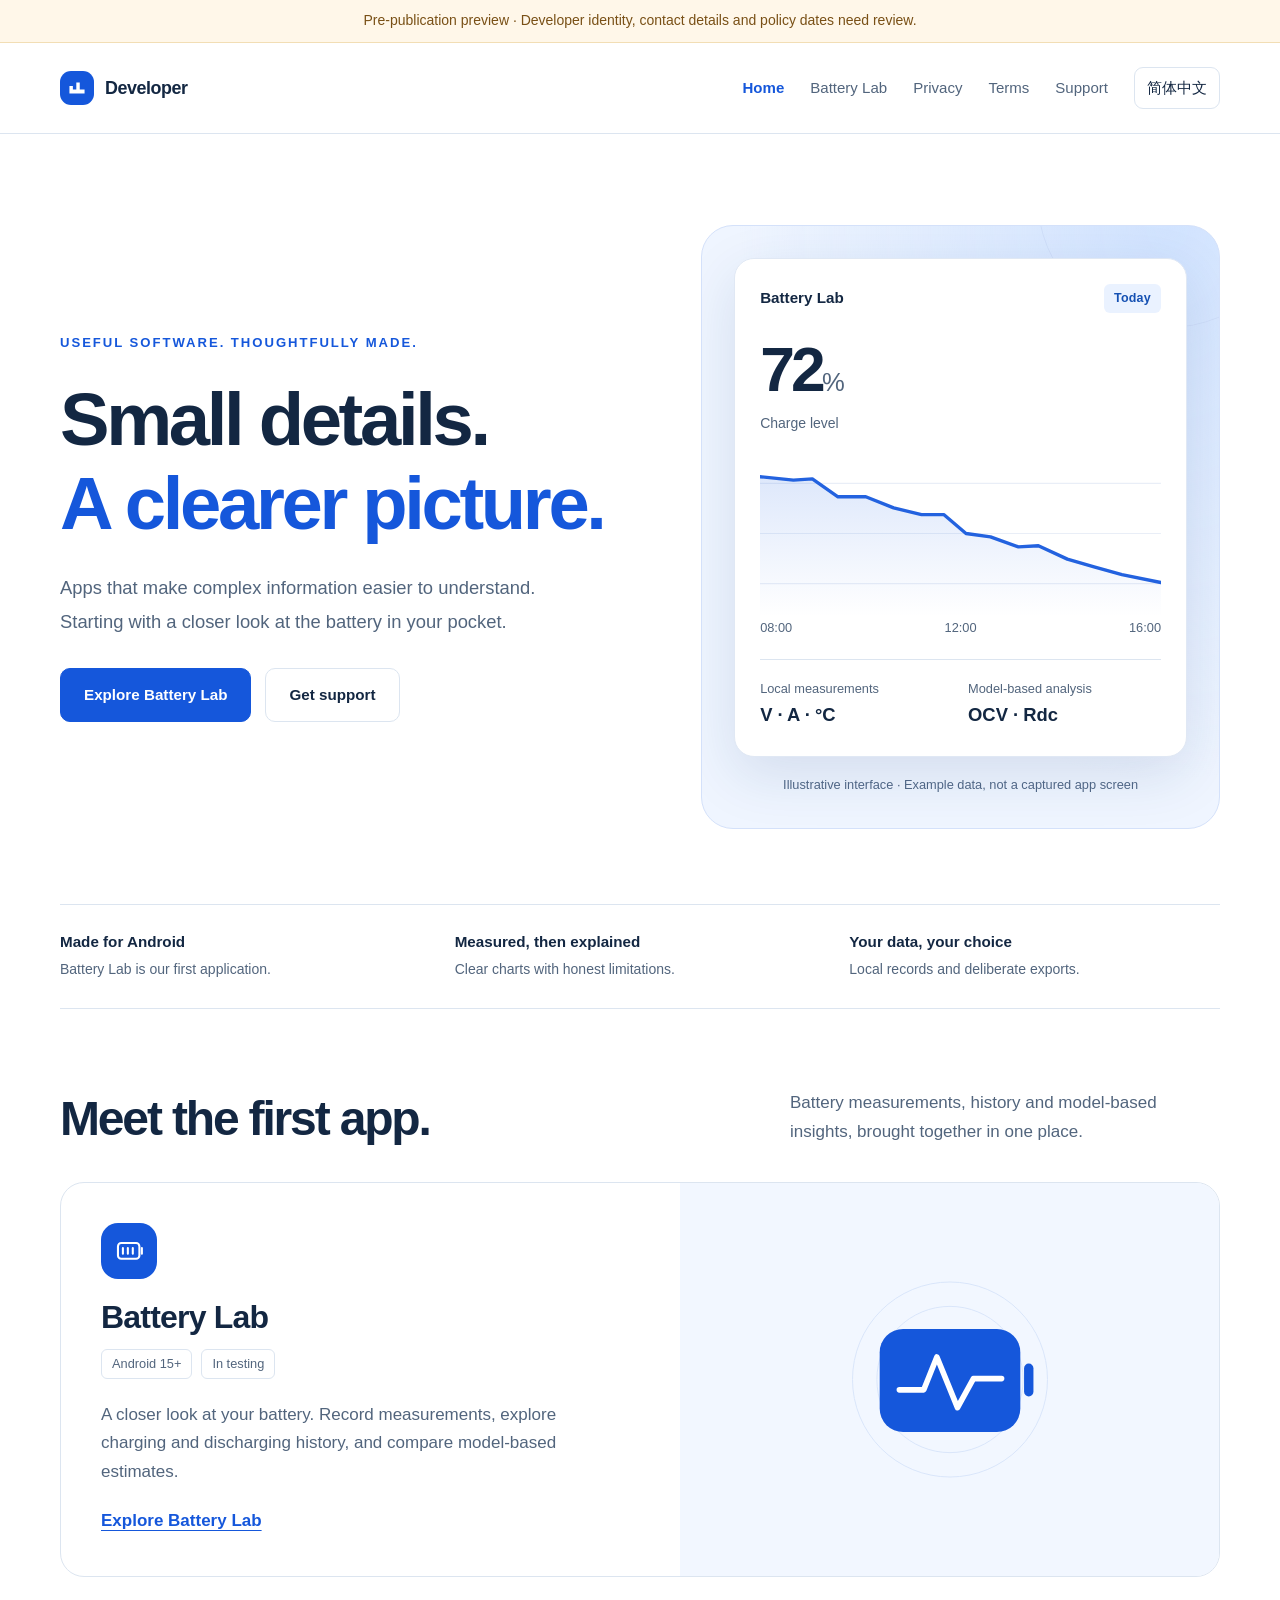
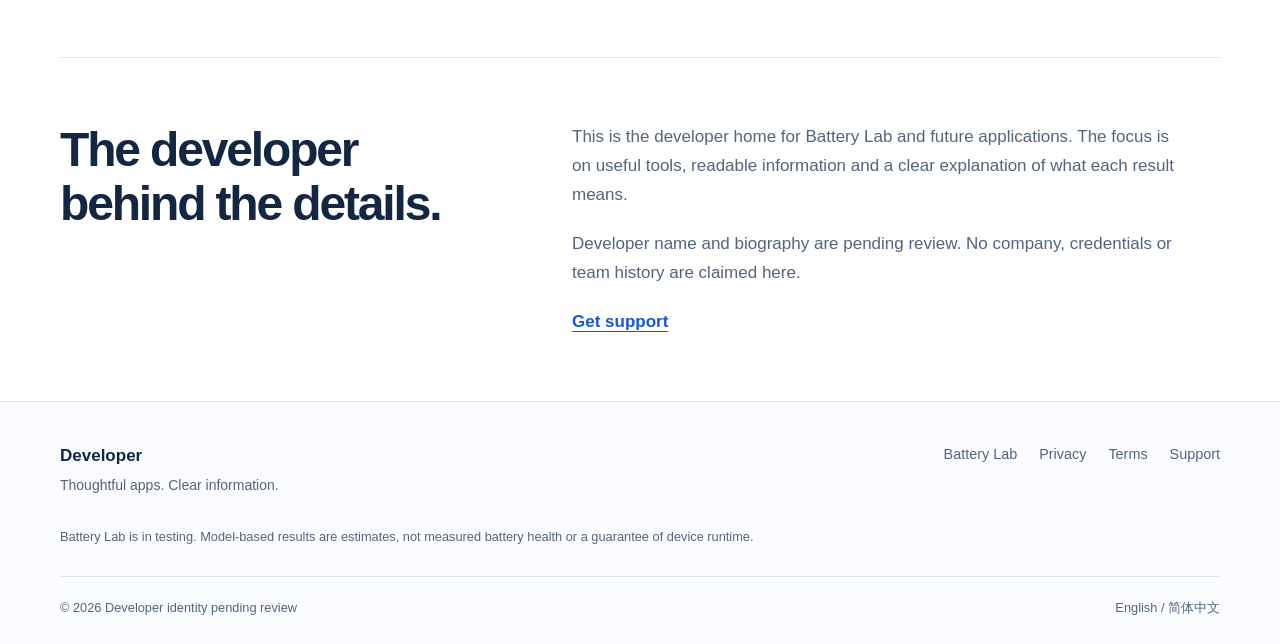
==== index.html @ 718efb98 "Add developer website" ====
<!doctype html>
<html lang="en"><head><meta charset="utf-8"><meta name="viewport" content="width=device-width, initial-scale=1"><meta name="theme-color" content="#1557db"><title>Developer apps | Developer</title><meta name="description" content="Developer home for Battery Lab and future apps. Local battery measurements, clear history and model-based analysis."><meta name="robots" content="noindex, nofollow"><link rel="icon" href="assets/favicon.svg" type="image/svg+xml"><link rel="stylesheet" href="assets/site.css"><script src="assets/site.js" defer></script></head>
<body><a class="skip" href="#main">Skip to content</a><div class="review-banner">Pre-publication preview · Developer identity, contact details and policy dates need review.</div><header class="header"><div class="wrap header-inner"><a class="brand" href="index.html"><span class="brand-mark"><svg aria-hidden="true" viewBox="0 0 32 32" fill="none"><path d="M5 21v-8h5v5h5V8h5v10h7v6H5Z" fill="currentColor"/></svg></span><span>Developer</span></a><button class="menu-toggle" type="button" aria-expanded="false" aria-controls="navigation">Menu</button><nav class="nav" id="navigation" aria-label="Main navigation"><a href="index.html" aria-current="page">Home</a><a href="apps/battery-lab/index.html">Battery Lab</a><a href="apps/battery-lab/privacy/index.html">Privacy</a><a href="terms/index.html">Terms</a><a href="support/index.html">Support</a><a class="lang" href="zh/index.html" lang="zh-CN" hreflang="zh-CN" aria-label="简体中文">简体中文</a></nav></div></header><main id="main"><div class="wrap"><section class="hero"><div><span class="eyebrow">Useful software. Thoughtfully made.</span><h1>Small details.<br><span class="accent">A clearer picture.</span></h1><p class="lead">Apps that make complex information easier to understand. Starting with a closer look at the battery in your pocket.</p><div class="actions"><a class="button" href="apps/battery-lab/index.html">Explore Battery Lab</a><a class="button secondary" href="support/index.html">Get support</a></div></div><figure class="visual" aria-label="Illustrative interface · Example data, not a captured app screen" style="margin:0">
      <div class="instrument"><div class="instrument-head"><span>Battery Lab</span><span class="pill">Today</span></div>
      <div class="battery-number">72<small>%</small></div><span class="meta">Charge level</span>
      <svg class="chart" viewBox="0 0 360 150" fill="none" aria-hidden="true"><defs><linearGradient id="chart-fill" x1="0" y1="0" x2="0" y2="150" gradientUnits="userSpaceOnUse"><stop stop-color="#2e6de6" stop-opacity=".19"/><stop offset="1" stop-color="#2e6de6" stop-opacity="0"/></linearGradient></defs><path d="M0 30H360M0 75H360M0 120H360" stroke="#e9eef7"/><path d="M0 24 30 27 47 26 70 42 95 42 120 52 145 58 165 58 185 75 207 78 232 87 250 86 276 98 300 105 325 112 360 119V150H0Z" fill="url(#chart-fill)"/><path d="M0 24 30 27 47 26 70 42 95 42 120 52 145 58 165 58 185 75 207 78 232 87 250 86 276 98 300 105 325 112 360 119" stroke="#2362df" stroke-width="3" stroke-linejoin="round" stroke-linecap="round"/></svg>
      <div class="chart-labels"><span>08:00</span><span>12:00</span><span>16:00</span></div>
      <div class="mini-stats"><div><span>Local measurements</span><strong>V · A · °C</strong></div><div><span>Model-based analysis</span><strong>OCV · Rdc</strong></div></div></div>
      <figcaption class="visual-caption">Illustrative interface · Example data, not a captured app screen</figcaption></figure></section><div class="principles"><div><strong>Made for Android</strong><span>Battery Lab is our first application.</span></div><div><strong>Measured, then explained</strong><span>Clear charts with honest limitations.</span></div><div><strong>Your data, your choice</strong><span>Local records and deliberate exports.</span></div></div><section class="section" id="apps"><div class="section-head"><h2>Meet the first app.</h2><p>Battery measurements, history and model-based insights, brought together in one place.</p></div><article class="app-card"><div class="app-info"><div class="icon-tile"><svg aria-hidden="true" viewBox="0 0 40 40" fill="none"><rect x="6" y="11" width="26" height="19" rx="4" stroke="currentColor" stroke-width="2.5"/><path d="M35 17v7M12 17v7m6-7v7m6-7v7" stroke="currentColor" stroke-width="2.5" stroke-linecap="round"/></svg></div><h3>Battery Lab</h3><div class="app-tags"><span>Android 15+</span><span>In testing</span></div><p>A closer look at your battery. Record measurements, explore charging and discharging history, and compare model-based estimates.</p><a class="text-link" href="apps/battery-lab/index.html">Explore Battery Lab</a></div><div class="app-art" aria-hidden="true"><svg viewBox="0 0 320 240" fill="none"><circle cx="160" cy="120" r="104" stroke="#d8e5fa"/><circle cx="160" cy="120" r="78" stroke="#d8e5fa"/><rect x="85" y="66" width="150" height="110" rx="25" fill="#1557db"/><rect x="239" y="103" width="10" height="35" rx="5" fill="#1557db"/><path d="M106 131h26l14-35 22 54 17-31h30" stroke="white" stroke-width="6" stroke-linecap="round" stroke-linejoin="round"/></svg></div></article></section><section class="about"><h2>The developer<br>behind the details.</h2><div><p>This is the developer home for Battery Lab and future applications. The focus is on useful tools, readable information and a clear explanation of what each result means.</p><p>Developer name and biography are pending review. No company, credentials or team history are claimed here.</p><a class="text-link" href="support/index.html">Get support</a></div></section></div></main><footer class="footer"><div class="wrap"><div class="footer-top"><div><strong>Developer</strong><br><span class="meta">Thoughtful apps. Clear information.</span></div><nav class="footer-links" aria-label="Footer"><a href="apps/battery-lab/index.html">Battery Lab</a><a href="apps/battery-lab/privacy/index.html">Privacy</a><a href="terms/index.html">Terms</a><a href="support/index.html">Support</a></nav></div><p class="footer-note">Battery Lab is in testing. Model-based results are estimates, not measured battery health or a guarantee of device runtime.</p><div class="footer-bottom"><span>© 2026 Developer identity pending review</span><span>English / 简体中文</span></div></div></footer></body></html>
---- assets/site.css ----
:root{--blue:#1557db;--ink:#132742;--muted:#52657d;--line:#dce5f0;--pale:#f2f7ff;--white:#fff;--radius:24px;--max:1160px}*{box-sizing:border-box}html{scroll-behavior:smooth;scroll-padding-top:110px}body{margin:0;color:var(--ink);background:#fff;font:17px/1.7 -apple-system,BlinkMacSystemFont,"Segoe UI","Noto Sans SC","Microsoft YaHei",sans-serif;-webkit-font-smoothing:antialiased}a{color:var(--blue);text-underline-offset:4px}a:hover{text-decoration-thickness:2px}button{font:inherit}h1,h2,h3,p{margin-top:0}h1,h2,h3{line-height:1.13;letter-spacing:-.045em}h1{font-size:clamp(2.6rem,5.8vw,5.2rem);font-weight:650;margin-bottom:26px}h2{font-size:clamp(2rem,3.8vw,3rem);font-weight:650;margin-bottom:24px}h3{font-size:1.35rem;letter-spacing:-.025em;margin-bottom:14px}p{margin-bottom:20px}.wrap{width:min(var(--max),calc(100% - 64px));margin-inline:auto}.skip{position:absolute;left:20px;top:-80px;padding:12px 20px;background:#fff;z-index:100}.skip:focus{top:12px}:focus-visible{outline:3px solid #c66b00;outline-offset:5px;border-radius:4px}.review-banner{background:#fff7e9;color:#795016;text-align:center;padding:9px 20px;font-size:.875rem;border-bottom:1px solid #f2deb5}.header{background:#fff;border-bottom:1px solid var(--line);position:relative;z-index:10}.header-inner{min-height:90px;display:flex;align-items:center;justify-content:space-between;gap:24px}.brand{display:flex;align-items:center;gap:11px;text-decoration:none;color:var(--ink);font-weight:650;letter-spacing:-.025em;font-size:1.12rem}.brand-mark{width:34px;height:34px;background:var(--blue);color:#fff;border-radius:11px;display:grid;place-items:center;flex:none}.brand-mark svg{width:22px;height:22px}.nav{display:flex;align-items:center;gap:26px}.nav a{font-size:.94rem;color:var(--muted);text-decoration:none}.nav a[aria-current=page]{color:var(--blue);font-weight:650}.nav a:hover{color:var(--blue)}.nav .lang{padding:7px 12px;border:1px solid var(--line);border-radius:9px;color:var(--ink);white-space:nowrap}.menu-toggle{display:none;border:1px solid var(--line);border-radius:8px;background:#fff;padding:7px 12px;color:var(--ink)}.eyebrow{display:block;font-size:.82rem;text-transform:uppercase;letter-spacing:.15em;font-weight:750;color:var(--blue);margin-bottom:23px}.hero{padding:91px 0 75px;display:grid;grid-template-columns:1.12fr 1fr;gap:60px;align-items:center}.hero .lead{font-size:1.15rem;color:var(--muted);max-width:540px;line-height:1.8}.accent{color:var(--blue)}.actions{display:flex;flex-wrap:wrap;gap:14px;margin-top:30px}.button{padding:13px 23px;border-radius:10px;background:var(--blue);color:#fff;text-decoration:none;font-weight:650;display:inline-flex;align-items:center;justify-content:center;border:1px solid var(--blue);font-size:.95rem;min-height:50px}.button:hover{background:#1046b5;text-decoration:none}.button.secondary{background:#fff;border-color:var(--line);color:var(--ink)}.button.secondary:hover{background:var(--pale)}.subtle{font-size:.875rem;color:var(--muted);margin-top:22px}.visual{position:relative;border:1px solid #d4e1fa;border-radius:32px;padding:32px;background:radial-gradient(ellipse at 90% 0%,#d1e3ff,transparent 65%),#eff5ff;overflow:hidden;min-width:0}.visual:before{content:"";position:absolute;width:260px;height:260px;border:1px solid #cfdef9;border-radius:50%;top:-160px;right:-80px}.instrument{position:relative;background:#fff;border:1px solid #e0e8f4;box-shadow:0 18px 55px #173d7820;border-radius:20px;padding:25px}.instrument-head{display:flex;justify-content:space-between;align-items:center;gap:10px;font-weight:650;font-size:.95rem}.pill{display:inline-block;padding:4px 10px;border-radius:6px;color:#1551b3;background:#eaf2ff;font-size:.78rem;font-weight:650;letter-spacing:.02em}.battery-number{font-size:3.9rem;line-height:1.25;font-weight:600;letter-spacing:-.06em;margin-top:18px}.battery-number small{font-size:1.6rem;font-weight:400;color:var(--muted)}.chart{display:block;width:100%;height:auto;margin-top:12px}.chart-labels{display:flex;justify-content:space-between;font-size:.8rem;color:var(--muted)}.mini-stats{display:grid;grid-template-columns:1fr 1fr;border-top:1px solid var(--line);padding-top:18px;margin-top:20px;gap:15px}.mini-stats span{display:block;color:var(--muted);font-size:.8rem}.mini-stats strong{font-size:1.15rem;font-weight:600}.visual-caption{position:relative;margin:17px 0 0;color:#4e6585;font-size:.8rem;text-align:center}.principles{display:grid;grid-template-columns:repeat(3,1fr);border-block:1px solid var(--line);padding-block:24px;gap:24px}.principles strong{font-weight:650;display:block;font-size:.95rem}.principles span{font-size:.875rem;color:var(--muted)}.section{padding-block:80px}.section-head{display:flex;justify-content:space-between;gap:35px;align-items:end;margin-bottom:35px}.section-head h2{margin:0}.section-head p{margin:0;max-width:430px;color:var(--muted)}.app-card{display:grid;grid-template-columns:1.15fr 1fr;border:1px solid var(--line);border-radius:var(--radius);overflow:hidden}.app-info{padding:40px}.app-info h3{font-size:2rem;margin-top:20px}.app-info p{max-width:510px;color:var(--muted)}.app-tags{display:flex;gap:9px;flex-wrap:wrap;margin-bottom:22px}.app-tags span{font-size:.8rem;border:1px solid var(--line);border-radius:6px;padding:3px 10px;color:var(--muted)}.app-art{background:var(--pale);display:flex;align-items:center;justify-content:center;min-height:280px;position:relative;overflow:hidden}.app-art svg{width:70%;max-width:300px}.icon-tile{width:56px;height:56px;border-radius:17px;background:var(--blue);color:#fff;display:grid;place-items:center}.icon-tile svg{width:33px;height:33px}.about{display:grid;grid-template-columns:.8fr 1.2fr;gap:80px;padding-block:65px;border-top:1px solid var(--line)}.about p{color:var(--muted);max-width:610px}.text-link{font-weight:650}.page-heading{padding:70px 0 50px;max-width:820px}.page-heading h1{font-size:clamp(2.5rem,5vw,4.5rem)}.page-heading .lead{color:var(--muted);font-size:1.15rem}.feature-grid{display:grid;grid-template-columns:repeat(3,1fr);gap:24px}.feature{border-top:2px solid #bed2f8;padding:26px 5px 12px}.feature .feature-icon{font-size:.9rem;color:var(--blue);font-weight:650;display:block;margin-bottom:24px}.feature p{color:var(--muted);font-size:1rem}.tint{background:var(--pale)}.split{display:grid;grid-template-columns:1fr 1fr;gap:60px;align-items:start}.steps{padding:0;list-style:none;counter-reset:steps}.steps li{counter-increment:steps;position:relative;padding:0 0 25px 52px}.steps li:before{content:counter(steps);position:absolute;left:0;top:0;width:30px;height:30px;border:1px solid #bcd1f7;border-radius:50%;display:grid;place-items:center;font-size:.875rem;color:var(--blue)}.steps strong{display:block}.steps p{color:var(--muted);margin-top:5px}.callout{padding:25px 28px;border:1px solid var(--line);border-left:3px solid var(--blue);border-radius:0 12px 12px 0;background:#f8fbff}.callout p:last-child{margin-bottom:0}.callout.review{background:#fffaf0;border-color:#e8c88d;color:#744d17}.callout h2,.callout h3{font-size:1.15rem;letter-spacing:-.015em}.legal-layout{display:grid;grid-template-columns:240px minmax(0,760px);gap:65px;align-items:start;padding-bottom:80px}.toc{position:sticky;top:30px}.toc p{font-size:.8rem;font-weight:700;letter-spacing:.1em;text-transform:uppercase;color:var(--muted);margin-bottom:14px}.toc a{display:block;padding:7px 0;font-size:.9rem;text-decoration:none;color:var(--muted)}.toc a:hover{color:var(--blue)}.legal-content{min-width:0}.legal-content section{padding-top:34px}.legal-content h2{font-size:1.6rem;letter-spacing:-.025em}.legal-content p,.legal-content li{color:#3c526d;overflow-wrap:anywhere}.legal-content ul{padding-left:23px}.legal-content li{margin-bottom:10px}.meta{color:var(--muted);font-size:.875rem}.data-paths{display:grid;grid-template-columns:repeat(3,1fr);gap:12px;margin:25px 0}.data-path{background:var(--pale);border-radius:12px;padding:18px}.data-path strong{display:block;font-size:.95rem}.data-path span{display:block;color:var(--muted);font-size:.85rem;margin-top:5px}.support-grid{display:grid;grid-template-columns:1.2fr .8fr;gap:45px;padding-bottom:65px}.faq{border-top:1px solid var(--line)}details{border-bottom:1px solid var(--line);padding:19px 0}summary{cursor:pointer;font-weight:600;padding-right:25px}details p{color:var(--muted);margin:15px 0 0}.contact{background:var(--pale);border-radius:var(--radius);padding:32px;align-self:start}.contact h2{font-size:1.6rem}.contact p{font-size:1rem;color:var(--muted)}.contact .pending{border:1px dashed #c39d60;background:#fffaf0;border-radius:10px;padding:16px;color:#744d17;font-size:.9rem}.footer{border-top:1px solid var(--line);padding:40px 0 25px;background:#fbfcff}.footer-top{display:flex;align-items:start;justify-content:space-between;gap:30px}.footer-links{display:flex;flex-wrap:wrap;gap:22px;font-size:.9rem}.footer-links a{color:var(--muted);text-decoration:none}.footer-note{font-size:.8rem;color:var(--muted);margin:26px 0 0;max-width:750px}.footer-bottom{margin-top:28px;padding-top:20px;border-top:1px solid var(--line);font-size:.8rem;color:var(--muted);display:flex;justify-content:space-between;gap:20px}.no-js{font-size:.85rem}.empty-state{padding:50px;border:1px solid var(--line);border-radius:20px}html[lang=zh-CN] h1{letter-spacing:-.025em;line-height:1.25}html[lang=zh-CN] h2{line-height:1.35} @media(min-width:1500px){.hero{padding-top:110px;padding-bottom:95px}}@media(max-width:900px){.wrap{width:calc(100% - 40px)}.hero{gap:30px;padding-top:60px}h1{font-size:3.4rem}.visual{padding:20px}.nav{gap:17px}.legal-layout{grid-template-columns:180px minmax(0,1fr);gap:30px}.about{gap:40px}.data-paths{grid-template-columns:1fr}.feature-grid{gap:18px}.support-grid{gap:25px}}@media(max-width:680px){.header-inner{min-height:76px;flex-wrap:wrap;gap:0;padding-block:17px}.brand{font-size:1rem;max-width:70%}.brand span:last-child{overflow-wrap:anywhere}.js .menu-toggle{display:inline-flex}.nav{width:100%;flex-wrap:wrap;gap:14px 22px;padding-top:18px}.js .nav{display:none}.js .nav.open{display:flex}.hero{grid-template-columns:1fr;gap:38px;padding:45px 0 40px}.hero h1{font-size:clamp(2.55rem,11vw,3.5rem)}.hero .lead{font-size:1.05rem}.visual{max-width:480px;width:100%;margin-inline:auto;padding:24px}.principles{grid-template-columns:1fr;gap:16px}.principles strong{display:inline;margin-right:12px}.principles span{display:block}.section{padding-block:50px}.section-head{display:block}.section-head p{margin-top:18px}.app-card{grid-template-columns:1fr}.app-info{padding:28px}.app-art{min-height:230px}.about{grid-template-columns:1fr;gap:12px;padding-block:45px}.feature-grid{grid-template-columns:1fr}.feature{padding-top:22px}.feature .feature-icon{margin-bottom:16px}.split{grid-template-columns:1fr;gap:25px}.page-heading{padding:45px 0 30px}.page-heading h1{font-size:2.6rem}.legal-layout{grid-template-columns:1fr;gap:20px;padding-bottom:45px}.toc{position:static;border-block:1px solid var(--line);padding-block:20px}.toc a{display:inline-block;margin-right:18px;padding:6px 0}.legal-content section{padding-top:28px}.support-grid{grid-template-columns:1fr;gap:30px}.contact{padding:25px}.footer-top{display:block}.footer-links{margin-top:25px;gap:12px 22px}.footer-bottom{display:block}.footer-bottom span{display:block;margin-top:8px}.actions .button{flex:1;white-space:nowrap}.review-banner{font-size:.8rem}.instrument{padding:22px}.battery-number{font-size:3.4rem}}@media(prefers-reduced-motion:reduce){html{scroll-behavior:auto}}@media print{.header,.review-banner,.footer,.toc,.actions{display:none}.wrap{width:100%}.legal-layout{display:block}a{color:inherit}.legal-content section{break-inside:avoid}body{font-size:11pt}.page-heading{padding:0}}
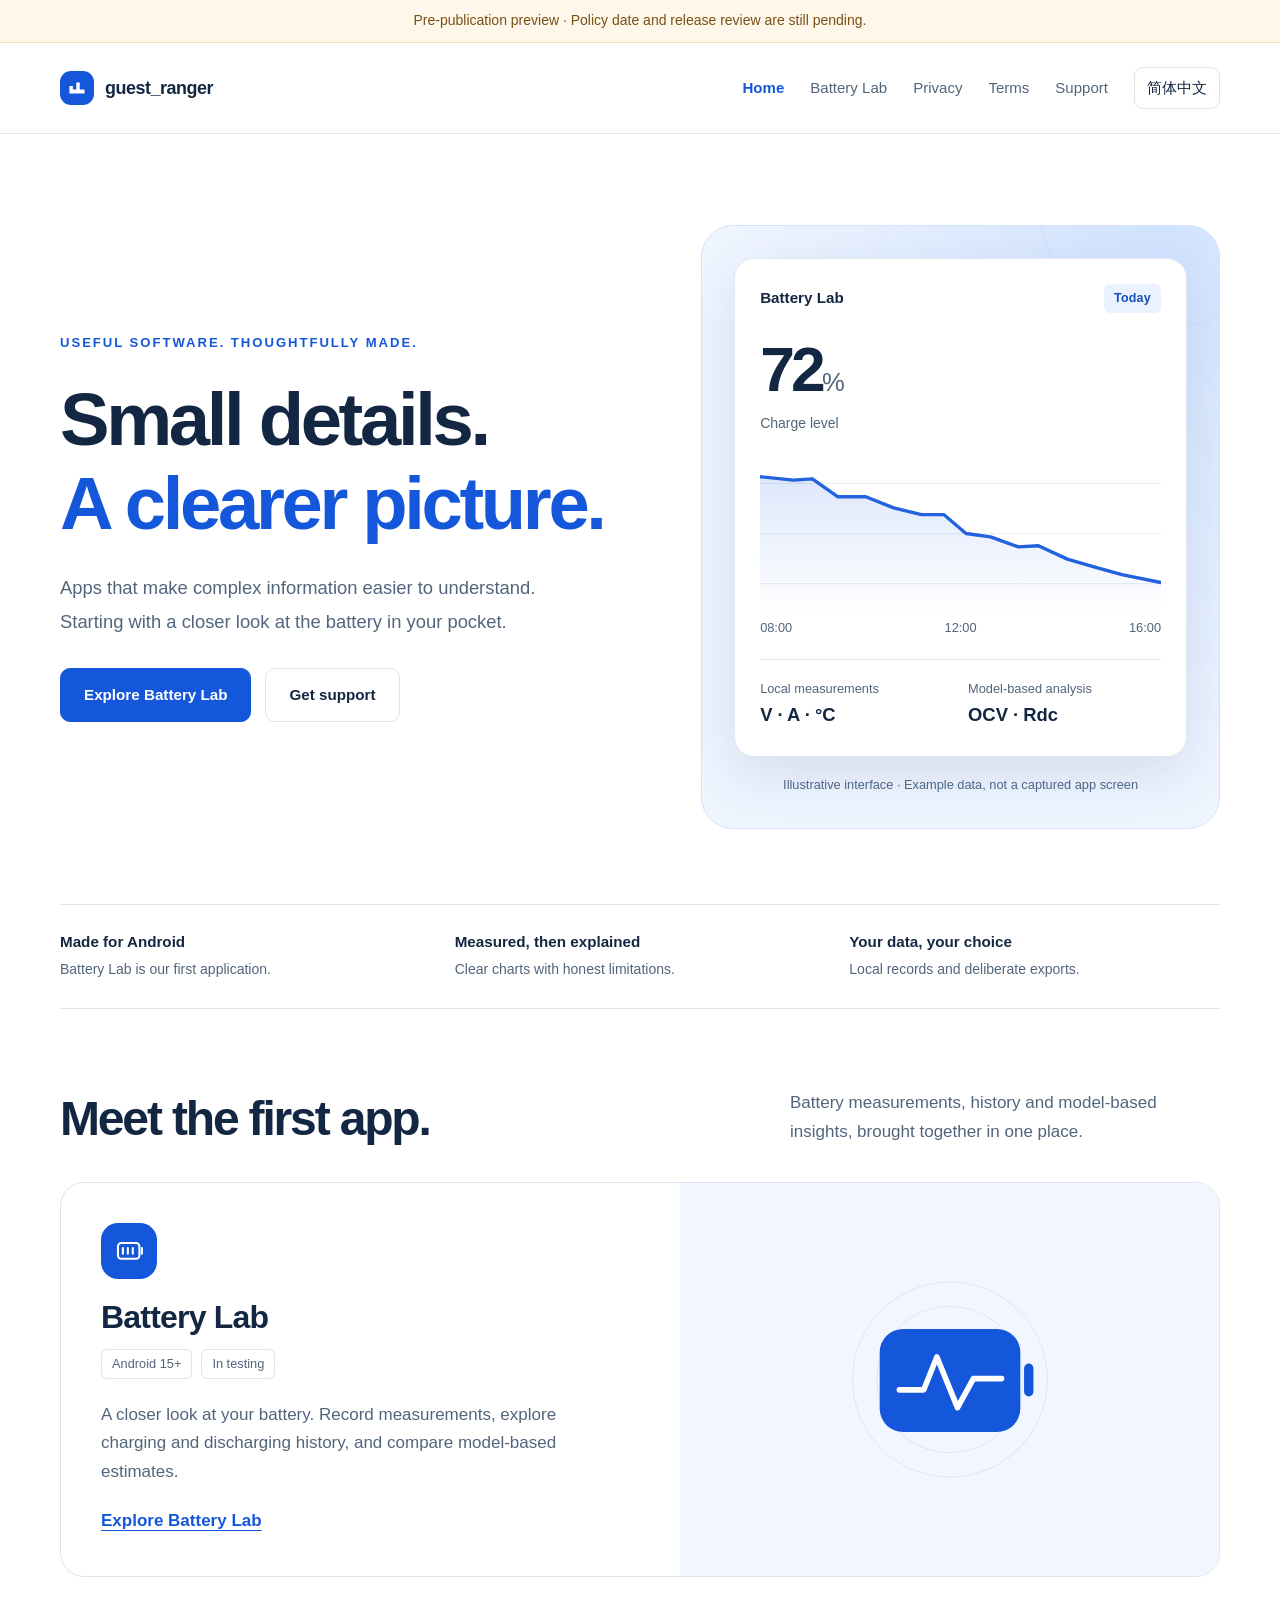
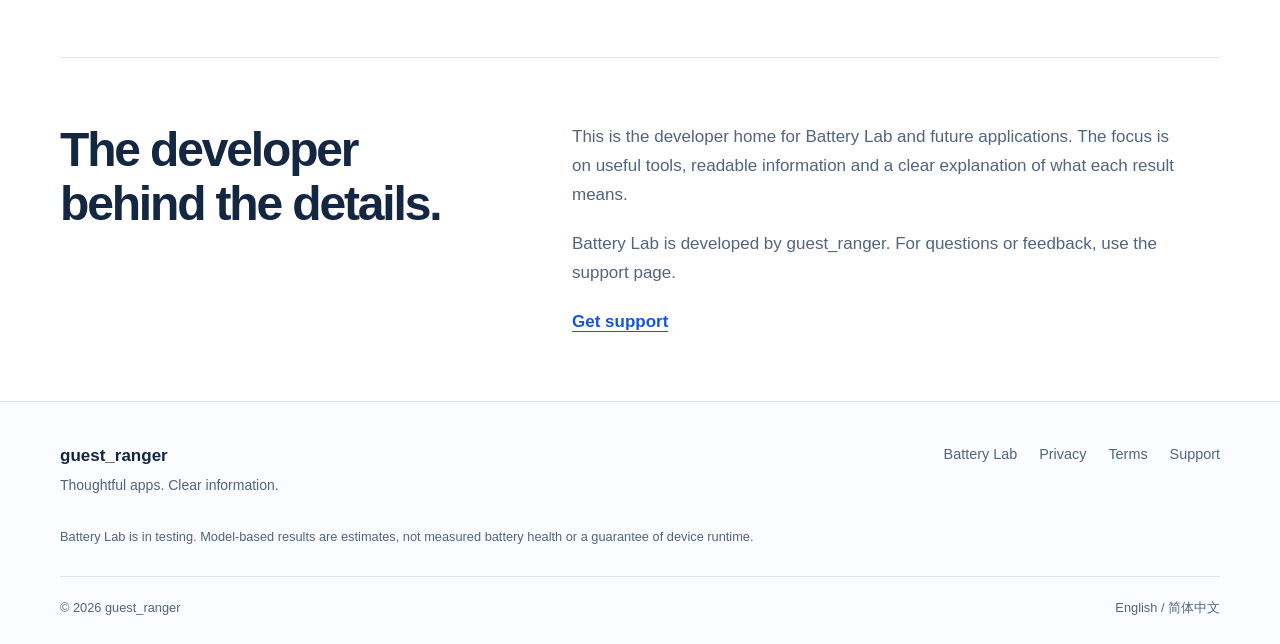
==== commit ede3e651: "Update developer name and support email" ====
--- a/index.html
+++ b/index.html
@@ -1,9 +1,9 @@
 <!doctype html>
-<html lang="en"><head><meta charset="utf-8"><meta name="viewport" content="width=device-width, initial-scale=1"><meta name="theme-color" content="#1557db"><title>Developer apps | Developer</title><meta name="description" content="Developer home for Battery Lab and future apps. Local battery measurements, clear history and model-based analysis."><meta name="robots" content="noindex, nofollow"><link rel="icon" href="assets/favicon.svg" type="image/svg+xml"><link rel="stylesheet" href="assets/site.css"><script src="assets/site.js" defer></script></head>
-<body><a class="skip" href="#main">Skip to content</a><div class="review-banner">Pre-publication preview · Developer identity, contact details and policy dates need review.</div><header class="header"><div class="wrap header-inner"><a class="brand" href="index.html"><span class="brand-mark"><svg aria-hidden="true" viewBox="0 0 32 32" fill="none"><path d="M5 21v-8h5v5h5V8h5v10h7v6H5Z" fill="currentColor"/></svg></span><span>Developer</span></a><button class="menu-toggle" type="button" aria-expanded="false" aria-controls="navigation">Menu</button><nav class="nav" id="navigation" aria-label="Main navigation"><a href="index.html" aria-current="page">Home</a><a href="apps/battery-lab/index.html">Battery Lab</a><a href="apps/battery-lab/privacy/index.html">Privacy</a><a href="terms/index.html">Terms</a><a href="support/index.html">Support</a><a class="lang" href="zh/index.html" lang="zh-CN" hreflang="zh-CN" aria-label="简体中文">简体中文</a></nav></div></header><main id="main"><div class="wrap"><section class="hero"><div><span class="eyebrow">Useful software. Thoughtfully made.</span><h1>Small details.<br><span class="accent">A clearer picture.</span></h1><p class="lead">Apps that make complex information easier to understand. Starting with a closer look at the battery in your pocket.</p><div class="actions"><a class="button" href="apps/battery-lab/index.html">Explore Battery Lab</a><a class="button secondary" href="support/index.html">Get support</a></div></div><figure class="visual" aria-label="Illustrative interface · Example data, not a captured app screen" style="margin:0">
+<html lang="en"><head><meta charset="utf-8"><meta name="viewport" content="width=device-width, initial-scale=1"><meta name="theme-color" content="#1557db"><title>Developer apps | guest_ranger</title><meta name="description" content="Developer home for Battery Lab and future apps. Local battery measurements, clear history and model-based analysis."><meta name="robots" content="noindex, nofollow"><link rel="icon" href="assets/favicon.svg" type="image/svg+xml"><link rel="stylesheet" href="assets/site.css"><script src="assets/site.js" defer></script></head>
+<body><a class="skip" href="#main">Skip to content</a><div class="review-banner">Pre-publication preview · Policy date and release review are still pending.</div><header class="header"><div class="wrap header-inner"><a class="brand" href="index.html"><span class="brand-mark"><svg aria-hidden="true" viewBox="0 0 32 32" fill="none"><path d="M5 21v-8h5v5h5V8h5v10h7v6H5Z" fill="currentColor"/></svg></span><span>guest_ranger</span></a><button class="menu-toggle" type="button" aria-expanded="false" aria-controls="navigation">Menu</button><nav class="nav" id="navigation" aria-label="Main navigation"><a href="index.html" aria-current="page">Home</a><a href="apps/battery-lab/index.html">Battery Lab</a><a href="apps/battery-lab/privacy/index.html">Privacy</a><a href="terms/index.html">Terms</a><a href="support/index.html">Support</a><a class="lang" href="zh/index.html" lang="zh-CN" hreflang="zh-CN" aria-label="简体中文">简体中文</a></nav></div></header><main id="main"><div class="wrap"><section class="hero"><div><span class="eyebrow">Useful software. Thoughtfully made.</span><h1>Small details.<br><span class="accent">A clearer picture.</span></h1><p class="lead">Apps that make complex information easier to understand. Starting with a closer look at the battery in your pocket.</p><div class="actions"><a class="button" href="apps/battery-lab/index.html">Explore Battery Lab</a><a class="button secondary" href="support/index.html">Get support</a></div></div><figure class="visual" aria-label="Illustrative interface · Example data, not a captured app screen" style="margin:0">
       <div class="instrument"><div class="instrument-head"><span>Battery Lab</span><span class="pill">Today</span></div>
       <div class="battery-number">72<small>%</small></div><span class="meta">Charge level</span>
       <svg class="chart" viewBox="0 0 360 150" fill="none" aria-hidden="true"><defs><linearGradient id="chart-fill" x1="0" y1="0" x2="0" y2="150" gradientUnits="userSpaceOnUse"><stop stop-color="#2e6de6" stop-opacity=".19"/><stop offset="1" stop-color="#2e6de6" stop-opacity="0"/></linearGradient></defs><path d="M0 30H360M0 75H360M0 120H360" stroke="#e9eef7"/><path d="M0 24 30 27 47 26 70 42 95 42 120 52 145 58 165 58 185 75 207 78 232 87 250 86 276 98 300 105 325 112 360 119V150H0Z" fill="url(#chart-fill)"/><path d="M0 24 30 27 47 26 70 42 95 42 120 52 145 58 165 58 185 75 207 78 232 87 250 86 276 98 300 105 325 112 360 119" stroke="#2362df" stroke-width="3" stroke-linejoin="round" stroke-linecap="round"/></svg>
       <div class="chart-labels"><span>08:00</span><span>12:00</span><span>16:00</span></div>
       <div class="mini-stats"><div><span>Local measurements</span><strong>V · A · °C</strong></div><div><span>Model-based analysis</span><strong>OCV · Rdc</strong></div></div></div>
-      <figcaption class="visual-caption">Illustrative interface · Example data, not a captured app screen</figcaption></figure></section><div class="principles"><div><strong>Made for Android</strong><span>Battery Lab is our first application.</span></div><div><strong>Measured, then explained</strong><span>Clear charts with honest limitations.</span></div><div><strong>Your data, your choice</strong><span>Local records and deliberate exports.</span></div></div><section class="section" id="apps"><div class="section-head"><h2>Meet the first app.</h2><p>Battery measurements, history and model-based insights, brought together in one place.</p></div><article class="app-card"><div class="app-info"><div class="icon-tile"><svg aria-hidden="true" viewBox="0 0 40 40" fill="none"><rect x="6" y="11" width="26" height="19" rx="4" stroke="currentColor" stroke-width="2.5"/><path d="M35 17v7M12 17v7m6-7v7m6-7v7" stroke="currentColor" stroke-width="2.5" stroke-linecap="round"/></svg></div><h3>Battery Lab</h3><div class="app-tags"><span>Android 15+</span><span>In testing</span></div><p>A closer look at your battery. Record measurements, explore charging and discharging history, and compare model-based estimates.</p><a class="text-link" href="apps/battery-lab/index.html">Explore Battery Lab</a></div><div class="app-art" aria-hidden="true"><svg viewBox="0 0 320 240" fill="none"><circle cx="160" cy="120" r="104" stroke="#d8e5fa"/><circle cx="160" cy="120" r="78" stroke="#d8e5fa"/><rect x="85" y="66" width="150" height="110" rx="25" fill="#1557db"/><rect x="239" y="103" width="10" height="35" rx="5" fill="#1557db"/><path d="M106 131h26l14-35 22 54 17-31h30" stroke="white" stroke-width="6" stroke-linecap="round" stroke-linejoin="round"/></svg></div></article></section><section class="about"><h2>The developer<br>behind the details.</h2><div><p>This is the developer home for Battery Lab and future applications. The focus is on useful tools, readable information and a clear explanation of what each result means.</p><p>Developer name and biography are pending review. No company, credentials or team history are claimed here.</p><a class="text-link" href="support/index.html">Get support</a></div></section></div></main><footer class="footer"><div class="wrap"><div class="footer-top"><div><strong>Developer</strong><br><span class="meta">Thoughtful apps. Clear information.</span></div><nav class="footer-links" aria-label="Footer"><a href="apps/battery-lab/index.html">Battery Lab</a><a href="apps/battery-lab/privacy/index.html">Privacy</a><a href="terms/index.html">Terms</a><a href="support/index.html">Support</a></nav></div><p class="footer-note">Battery Lab is in testing. Model-based results are estimates, not measured battery health or a guarantee of device runtime.</p><div class="footer-bottom"><span>© 2026 Developer identity pending review</span><span>English / 简体中文</span></div></div></footer></body></html>+      <figcaption class="visual-caption">Illustrative interface · Example data, not a captured app screen</figcaption></figure></section><div class="principles"><div><strong>Made for Android</strong><span>Battery Lab is our first application.</span></div><div><strong>Measured, then explained</strong><span>Clear charts with honest limitations.</span></div><div><strong>Your data, your choice</strong><span>Local records and deliberate exports.</span></div></div><section class="section" id="apps"><div class="section-head"><h2>Meet the first app.</h2><p>Battery measurements, history and model-based insights, brought together in one place.</p></div><article class="app-card"><div class="app-info"><div class="icon-tile"><svg aria-hidden="true" viewBox="0 0 40 40" fill="none"><rect x="6" y="11" width="26" height="19" rx="4" stroke="currentColor" stroke-width="2.5"/><path d="M35 17v7M12 17v7m6-7v7m6-7v7" stroke="currentColor" stroke-width="2.5" stroke-linecap="round"/></svg></div><h3>Battery Lab</h3><div class="app-tags"><span>Android 15+</span><span>In testing</span></div><p>A closer look at your battery. Record measurements, explore charging and discharging history, and compare model-based estimates.</p><a class="text-link" href="apps/battery-lab/index.html">Explore Battery Lab</a></div><div class="app-art" aria-hidden="true"><svg viewBox="0 0 320 240" fill="none"><circle cx="160" cy="120" r="104" stroke="#d8e5fa"/><circle cx="160" cy="120" r="78" stroke="#d8e5fa"/><rect x="85" y="66" width="150" height="110" rx="25" fill="#1557db"/><rect x="239" y="103" width="10" height="35" rx="5" fill="#1557db"/><path d="M106 131h26l14-35 22 54 17-31h30" stroke="white" stroke-width="6" stroke-linecap="round" stroke-linejoin="round"/></svg></div></article></section><section class="about"><h2>The developer<br>behind the details.</h2><div><p>This is the developer home for Battery Lab and future applications. The focus is on useful tools, readable information and a clear explanation of what each result means.</p><p>Battery Lab is developed by guest_ranger. For questions or feedback, use the support page.</p><a class="text-link" href="support/index.html">Get support</a></div></section></div></main><footer class="footer"><div class="wrap"><div class="footer-top"><div><strong>guest_ranger</strong><br><span class="meta">Thoughtful apps. Clear information.</span></div><nav class="footer-links" aria-label="Footer"><a href="apps/battery-lab/index.html">Battery Lab</a><a href="apps/battery-lab/privacy/index.html">Privacy</a><a href="terms/index.html">Terms</a><a href="support/index.html">Support</a></nav></div><p class="footer-note">Battery Lab is in testing. Model-based results are estimates, not measured battery health or a guarantee of device runtime.</p><div class="footer-bottom"><span>© 2026 guest_ranger</span><span>English / 简体中文</span></div></div></footer></body></html>
